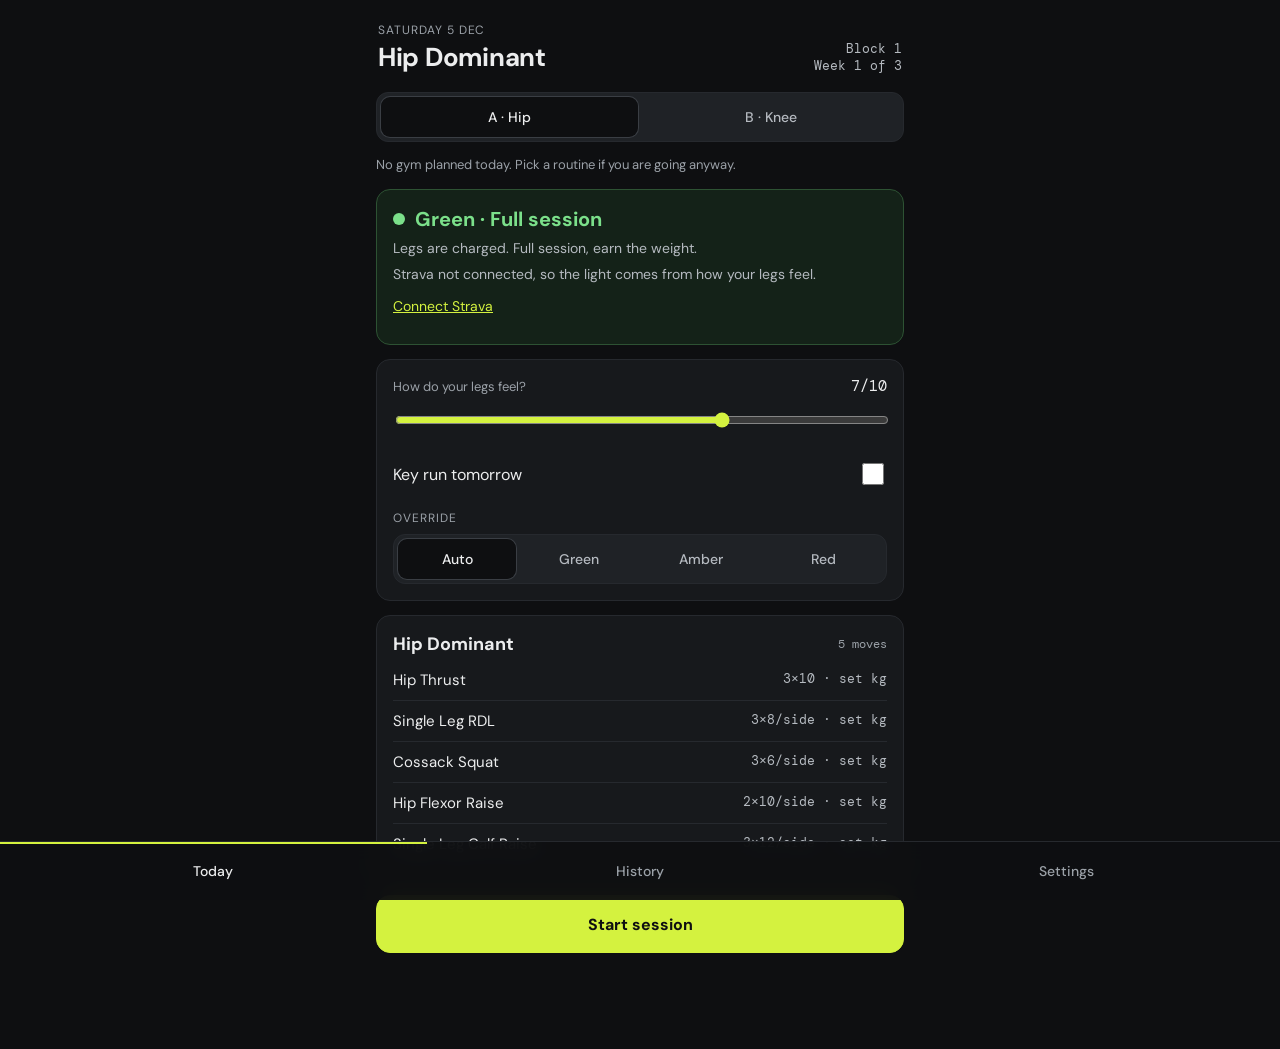
==== index.html @ 0e4ddcf8 "Add files via upload" ====
<!doctype html>
<html lang="en">
<head>
<meta charset="utf-8">
<meta name="viewport" content="width=device-width, initial-scale=1, viewport-fit=cover">
<meta name="theme-color" content="#0E0F11">
<meta name="apple-mobile-web-app-capable" content="yes">
<meta name="apple-mobile-web-app-status-bar-style" content="black-translucent">
<meta name="apple-mobile-web-app-title" content="Charge">
<title>Charge</title>
<link rel="manifest" href="manifest.webmanifest">
<link rel="icon" href="icon.svg" type="image/svg+xml">
<link rel="apple-touch-icon" href="icon-180.png">
<link rel="preconnect" href="https://fonts.googleapis.com">
<link rel="preconnect" href="https://fonts.gstatic.com" crossorigin>
<link href="https://fonts.googleapis.com/css2?family=DM+Mono:wght@400;500&family=DM+Sans:wght@400;500;700&display=swap" rel="stylesheet">
<link rel="stylesheet" href="styles.css">
</head>
<body>
<div id="app" aria-live="polite"></div>
<nav id="nav" class="nav" aria-label="Main">
  <button data-go="today" class="nav-btn">Today</button>
  <button data-go="history" class="nav-btn">History</button>
  <button data-go="settings" class="nav-btn">Settings</button>
</nav>
<script src="routines.js"></script>
<script src="engine.js"></script>
<script src="app.js"></script>
</body>
</html>
---- styles.css ----
:root {
  --bg: #0E0F11;
  --surface: #17191C;
  --surface-2: #1F2226;
  --line: #26292E;
  --line-2: #3A3E44;
  --text: #ECEDEE;
  --muted: #9BA1A8;
  --soft: #B5BAC0;
  --accent: #D4F23F;
  --accent-ink: #0E0F11;
  --green: #7BE08A;
  --amber: #F2A33A;
  --red: #FF6B5E;
  --mono: 'DM Mono', ui-monospace, monospace;
  --sans: 'DM Sans', system-ui, sans-serif;
  --safe-b: env(safe-area-inset-bottom, 0px);
  --safe-t: env(safe-area-inset-top, 0px);
}

* { box-sizing: border-box; }
html, body { margin: 0; background: var(--bg); color: var(--text); font-family: var(--sans); -webkit-text-size-adjust: 100%; }
body { min-height: 100dvh; padding-top: var(--safe-t); }
button, input, select { font: inherit; color: inherit; }
button { cursor: pointer; -webkit-tap-highlight-color: transparent; }
a { color: var(--accent); }
.mono { font-family: var(--mono); }
.muted { color: var(--muted); }
.soft { color: var(--soft); }
.hidden { display: none !important; }

#app { padding: 16px 16px calc(96px + var(--safe-b)); max-width: 560px; margin: 0 auto; }
body.in-session #app { padding-bottom: calc(150px + var(--safe-b)); }
body.in-session .nav { display: none; }

/* Nav */
.nav { position: fixed; left: 0; right: 0; bottom: 0; display: flex; background: rgba(14,15,17,0.94); backdrop-filter: blur(10px); border-top: 1px solid var(--line); padding-bottom: var(--safe-b); z-index: 10; }
.nav-btn { flex: 1; height: 58px; background: none; border: 0; color: var(--muted); font-size: 14px; font-weight: 500; }
.nav-btn[aria-current="page"] { color: var(--text); box-shadow: inset 0 2px 0 var(--accent); }

/* Type */
.eyebrow { font-size: 12px; letter-spacing: 0.08em; text-transform: uppercase; color: var(--muted); }
h1 { font-size: 26px; margin: 2px 0 0; font-weight: 700; letter-spacing: -0.01em; }
h2 { font-size: 18px; margin: 0; font-weight: 700; }
p { margin: 0; line-height: 1.45; }

/* Blocks */
.stack { display: flex; flex-direction: column; gap: 14px; }
.row { display: flex; align-items: center; gap: 10px; }
.between { justify-content: space-between; }
.card { background: var(--surface); border: 1px solid var(--line); border-radius: 14px; padding: 16px; }
.head { display: flex; justify-content: space-between; align-items: flex-end; padding: 6px 2px 4px; }

/* Buttons */
.btn { height: 48px; padding: 0 18px; border-radius: 12px; border: 1px solid var(--line-2); background: var(--surface); font-size: 15px; font-weight: 500; }
.btn-sm { height: 44px; padding: 0 14px; font-size: 14px; }
.btn-primary { background: var(--accent); color: var(--accent-ink); border-color: var(--accent); font-weight: 700; }
.btn-ghost { background: transparent; }
.btn-danger { color: var(--red); border-color: #5A2A26; background: transparent; }
.btn-block { width: 100%; }
.btn-big { height: 58px; border-radius: 14px; font-size: 16px; }
.link { background: none; border: 0; padding: 0; color: var(--accent); text-decoration: underline; font-size: inherit; min-height: 44px; }

/* Segmented */
.seg { display: grid; grid-auto-flow: column; grid-auto-columns: 1fr; gap: 4px; background: var(--surface-2); border: 1px solid var(--line); border-radius: 12px; padding: 4px; }
.seg button { height: 40px; border: 0; border-radius: 9px; background: transparent; color: var(--soft); font-size: 14px; font-weight: 500; }
.seg button[aria-pressed="true"] { background: var(--bg); color: var(--text); box-shadow: 0 0 0 1px var(--line-2); }

/* Light */
.light { border-radius: 14px; padding: 16px; border: 1px solid; }
.light.green { background: #142218; border-color: #2D5233; }
.light.amber { background: #2A1F0E; border-color: #5A4219; }
.light.red { background: #2B1513; border-color: #6A2C26; }
.light-label { display: flex; align-items: center; gap: 10px; font-weight: 700; font-size: 20px; }
.dot { width: 12px; height: 12px; border-radius: 50%; flex: none; }
.dot.green { background: var(--green); } .dot.amber { background: var(--amber); } .dot.red { background: var(--red); }
.light.green .light-label { color: var(--green); }
.light.amber .light-label { color: #F7C680; }
.light.red .light-label { color: #FF9C92; }
.light p { color: var(--soft); margin-top: 6px; font-size: 14px; }
.acts { margin: 12px 0 0; padding: 0; list-style: none; display: flex; flex-direction: column; gap: 8px; border-top: 1px solid rgba(255,255,255,0.08); padding-top: 12px; }
.acts li { display: flex; justify-content: space-between; gap: 10px; font-size: 13px; }
.acts .name { color: var(--text); overflow: hidden; text-overflow: ellipsis; white-space: nowrap; }
.acts .meta { color: var(--muted); font-family: var(--mono); font-size: 12px; }
.pts { font-family: var(--mono); color: var(--text); flex: none; }

/* Inputs */
label.field { display: flex; flex-direction: column; gap: 6px; font-size: 13px; color: var(--muted); }
.input { height: 46px; border-radius: 10px; border: 1px solid var(--line-2); background: var(--bg); padding: 0 12px; font-size: 16px; color: var(--text); width: 100%; }
input[type="range"] { width: 100%; accent-color: var(--accent); height: 32px; }
.toggle { display: flex; align-items: center; justify-content: space-between; gap: 12px; min-height: 44px; }
.toggle input { width: 22px; height: 22px; accent-color: var(--accent); }

/* Plan preview */
.plan { list-style: none; margin: 0; padding: 0; }
.plan li { display: flex; justify-content: space-between; gap: 10px; padding: 10px 0; border-bottom: 1px solid var(--line); font-size: 15px; }
.plan li:last-child { border-bottom: 0; }
.plan .rx { font-family: var(--mono); color: var(--soft); font-size: 13px; flex: none; }

/* Session */
.s-head { display: flex; justify-content: space-between; align-items: center; padding: 4px 2px 12px; border-bottom: 1px solid var(--line); margin: 0 -16px; padding-left: 18px; padding-right: 16px; }
.clock { font-family: var(--mono); font-size: 22px; font-weight: 500; }
.ex { background: var(--surface); border: 1px solid var(--line); border-radius: 14px; }
.ex.done-ex { opacity: 0.7; }
.ex-top { width: 100%; display: flex; justify-content: space-between; align-items: center; gap: 10px; padding: 14px 16px; background: none; border: 0; text-align: left; min-height: 56px; }
.ex-top h2 { font-size: 17px; }
.ex.open .ex-top h2 { font-size: 20px; }
.ex-body { padding: 0 16px 16px; display: flex; flex-direction: column; gap: 12px; }
.grid { display: grid; grid-template-columns: 30px minmax(0, 0.9fr) minmax(0, 1fr) minmax(0, 0.8fr) 44px; column-gap: 8px; row-gap: 8px; align-items: center; font-family: var(--mono); font-size: 14px; }
.grid .h { font-size: 11px; color: var(--muted); }
.grid input { height: 40px; border-radius: 8px; border: 1px solid var(--line-2); background: var(--bg); text-align: center; font-family: var(--mono); font-size: 15px; width: 100%; padding: 0; }
.grid .done input { border-color: transparent; background: transparent; color: var(--muted); }
.setno { text-align: center; color: var(--muted); }
.setno.now { background: var(--accent); color: var(--accent-ink); border-radius: 6px; padding: 4px 0; font-weight: 500; }
.chk { width: 44px; height: 44px; border-radius: 10px; border: 1.5px solid var(--line-2); background: transparent; display: flex; align-items: center; justify-content: center; }
.chk.on { background: #2B3320; border-color: #2B3320; }
.chk.next { border-color: var(--accent); }
.note { font-size: 13px; color: var(--soft); border-top: 1px solid var(--line); padding-top: 12px; line-height: 1.45; }
.rpe { display: flex; flex-direction: column; gap: 8px; }
.rpe .seg button { font-family: var(--mono); }

.s-foot { position: fixed; left: 0; right: 0; bottom: 0; background: rgba(14,15,17,0.96); backdrop-filter: blur(10px); border-top: 1px solid var(--line); padding: 10px 16px calc(14px + var(--safe-b)); z-index: 10; display: flex; flex-direction: column; gap: 10px; }
.s-foot .inner { max-width: 560px; margin: 0 auto; width: 100%; display: flex; flex-direction: column; gap: 10px; }
.rest { display: flex; align-items: center; gap: 12px; }
.bar { flex: 1; height: 6px; border-radius: 3px; background: var(--line); overflow: hidden; }
.bar > div { height: 6px; background: var(--accent); transition: width 0.25s linear; }
.rest .t { font-family: var(--mono); font-size: 16px; font-weight: 500; min-width: 44px; text-align: right; }
.rest.over .bar > div { background: var(--green); }
.go { display: flex; flex-direction: column; align-items: center; justify-content: center; gap: 1px; }
.go small { font-family: var(--mono); font-size: 12px; font-weight: 500; }

/* History */
details.hist { background: var(--surface); border: 1px solid var(--line); border-radius: 14px; }
details.hist summary { list-style: none; padding: 14px 16px; display: flex; justify-content: space-between; align-items: center; gap: 10px; cursor: pointer; min-height: 56px; }
details.hist summary::-webkit-details-marker { display: none; }
.hist-body { padding: 0 16px 16px; display: flex; flex-direction: column; gap: 10px; font-size: 14px; }
.hist-ex { display: flex; justify-content: space-between; gap: 10px; }
.hist-ex .mono { color: var(--soft); font-size: 12px; text-align: right; }

.empty { text-align: center; padding: 48px 16px; color: var(--muted); }
.toast { position: fixed; left: 50%; top: calc(16px + var(--safe-t)); transform: translateX(-50%); background: var(--surface-2); border: 1px solid var(--line-2); padding: 10px 16px; border-radius: 10px; font-size: 14px; z-index: 20; max-width: calc(100% - 32px); }
code { font-family: var(--mono); font-size: 13px; background: var(--surface-2); padding: 1px 6px; border-radius: 5px; word-break: break-all; }
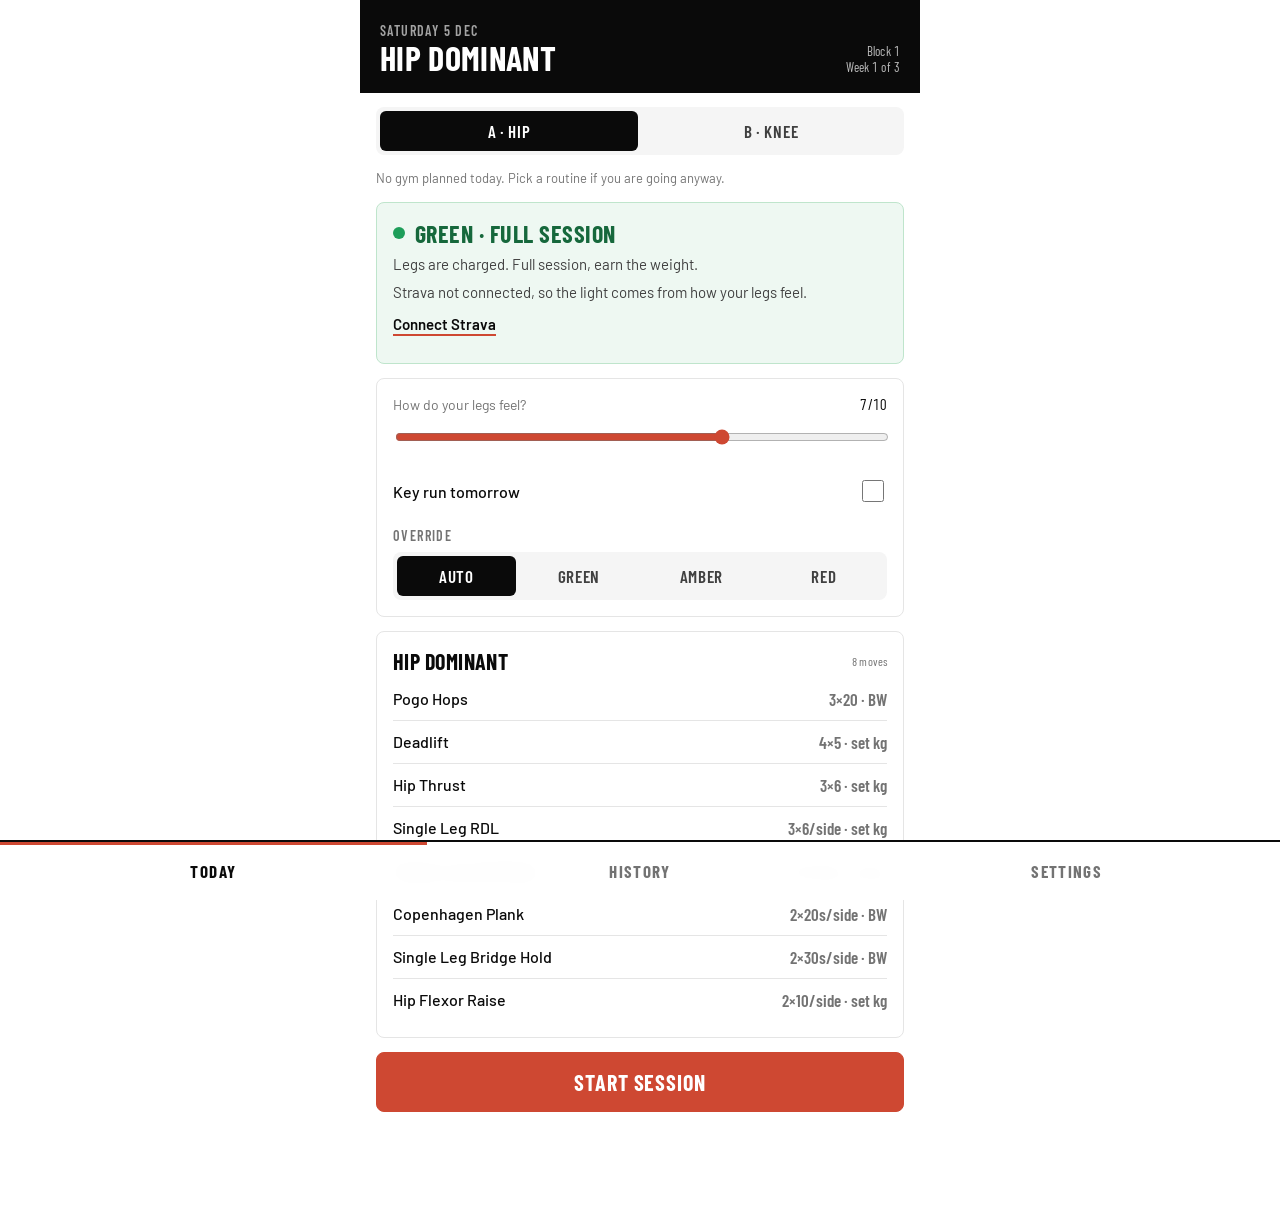
==== commit 61f860a5: "Add files via upload" ====
--- a/index.html
+++ b/index.html
@@ -3,7 +3,7 @@
 <head>
 <meta charset="utf-8">
 <meta name="viewport" content="width=device-width, initial-scale=1, viewport-fit=cover">
-<meta name="theme-color" content="#0E0F11">
+<meta name="theme-color" content="#0A0A0A">
 <meta name="apple-mobile-web-app-capable" content="yes">
 <meta name="apple-mobile-web-app-status-bar-style" content="black-translucent">
 <meta name="apple-mobile-web-app-title" content="Charge">
@@ -13,7 +13,7 @@
 <link rel="apple-touch-icon" href="icon-180.png">
 <link rel="preconnect" href="https://fonts.googleapis.com">
 <link rel="preconnect" href="https://fonts.gstatic.com" crossorigin>
-<link href="https://fonts.googleapis.com/css2?family=DM+Mono:wght@400;500&family=DM+Sans:wght@400;500;700&display=swap" rel="stylesheet">
+<link href="https://fonts.googleapis.com/css2?family=Barlow+Condensed:wght@500;600;700&family=Barlow:wght@400;500;600;700&display=swap" rel="stylesheet">
 <link rel="stylesheet" href="styles.css">
 </head>
 <body>
--- a/styles.css
+++ b/styles.css
@@ -1,19 +1,23 @@
+/* Charge: Track style. Black and white, one accent. */
 :root {
-  --bg: #0E0F11;
-  --surface: #17191C;
-  --surface-2: #1F2226;
-  --line: #26292E;
-  --line-2: #3A3E44;
-  --text: #ECEDEE;
-  --muted: #9BA1A8;
-  --soft: #B5BAC0;
-  --accent: #D4F23F;
-  --accent-ink: #0E0F11;
-  --green: #7BE08A;
-  --amber: #F2A33A;
-  --red: #FF6B5E;
-  --mono: 'DM Mono', ui-monospace, monospace;
-  --sans: 'DM Sans', system-ui, sans-serif;
+  --bg: #FFFFFF;
+  --surface: #FFFFFF;
+  --surface-2: #F5F5F5;
+  --ink: #0A0A0A;
+  --line: #E5E5E5;
+  --line-2: #D4D4D4;
+  --text: #0A0A0A;
+  --muted: #737373;
+  --soft: #404040;
+  --accent: #CE4832;
+  --accent-ink: #FFFFFF;
+  --green: #1E9E5A;
+  --amber: #E39A1C;
+  --red: #D23B2B;
+  --red-ink: #B42318;
+  --amber-ink: #9A5B0B;
+  --mono: 'Barlow Condensed', 'Arial Narrow', sans-serif;
+  --sans: 'Barlow', system-ui, sans-serif;
   --safe-b: env(safe-area-inset-bottom, 0px);
   --safe-t: env(safe-area-inset-top, 0px);
 }
@@ -23,120 +27,156 @@
 body { min-height: 100dvh; padding-top: var(--safe-t); }
 button, input, select { font: inherit; color: inherit; }
 button { cursor: pointer; -webkit-tap-highlight-color: transparent; }
-a { color: var(--accent); }
-.mono { font-family: var(--mono); }
+a { color: var(--text); text-decoration-color: var(--accent); text-underline-offset: 3px; }
+.mono { font-family: var(--mono); font-variant-numeric: tabular-nums; letter-spacing: 0.01em; }
 .muted { color: var(--muted); }
 .soft { color: var(--soft); }
 .hidden { display: none !important; }
 
 #app { padding: 16px 16px calc(96px + var(--safe-b)); max-width: 560px; margin: 0 auto; }
-body.in-session #app { padding-bottom: calc(150px + var(--safe-b)); }
+body.in-session #app { padding-bottom: calc(160px + var(--safe-b)); }
 body.in-session .nav { display: none; }
 
 /* Nav */
-.nav { position: fixed; left: 0; right: 0; bottom: 0; display: flex; background: rgba(14,15,17,0.94); backdrop-filter: blur(10px); border-top: 1px solid var(--line); padding-bottom: var(--safe-b); z-index: 10; }
-.nav-btn { flex: 1; height: 58px; background: none; border: 0; color: var(--muted); font-size: 14px; font-weight: 500; }
-.nav-btn[aria-current="page"] { color: var(--text); box-shadow: inset 0 2px 0 var(--accent); }
+.nav { position: fixed; left: 0; right: 0; bottom: 0; display: flex; background: rgba(255,255,255,0.96); backdrop-filter: blur(10px); border-top: 2px solid var(--ink); padding-bottom: var(--safe-b); z-index: 10; }
+.nav-btn { flex: 1; height: 58px; background: none; border: 0; color: var(--muted); font-family: var(--mono); font-size: 17px; font-weight: 700; letter-spacing: 0.08em; text-transform: uppercase; }
+.nav-btn[aria-current="page"] { color: var(--text); box-shadow: inset 0 3px 0 var(--accent); }
 
 /* Type */
-.eyebrow { font-size: 12px; letter-spacing: 0.08em; text-transform: uppercase; color: var(--muted); }
-h1 { font-size: 26px; margin: 2px 0 0; font-weight: 700; letter-spacing: -0.01em; }
-h2 { font-size: 18px; margin: 0; font-weight: 700; }
+.eyebrow { font-family: var(--mono); font-size: 14px; font-weight: 600; letter-spacing: 0.1em; text-transform: uppercase; color: var(--muted); }
+h1 { font-family: var(--mono); font-size: 34px; margin: 2px 0 0; font-weight: 700; text-transform: uppercase; letter-spacing: 0.01em; line-height: 1; }
+h2 { font-family: var(--mono); font-size: 22px; margin: 0; font-weight: 700; text-transform: uppercase; letter-spacing: 0.02em; }
 p { margin: 0; line-height: 1.45; }
 
 /* Blocks */
 .stack { display: flex; flex-direction: column; gap: 14px; }
 .row { display: flex; align-items: center; gap: 10px; }
 .between { justify-content: space-between; }
-.card { background: var(--surface); border: 1px solid var(--line); border-radius: 14px; padding: 16px; }
-.head { display: flex; justify-content: space-between; align-items: flex-end; padding: 6px 2px 4px; }
+.card { background: var(--surface); border: 1px solid var(--line); border-radius: 8px; padding: 16px; }
+
+/* Black page header band (Today, History, Settings) */
+.head { display: flex; justify-content: space-between; align-items: flex-end; background: var(--ink); color: #FFFFFF; margin: calc(-16px - var(--safe-t)) -16px 0; padding: calc(22px + var(--safe-t)) 20px 18px; }
+.head .eyebrow { color: #A3A3A3; }
+.head .soft, .head .muted { color: #BDBDBD; }
 
 /* Buttons */
-.btn { height: 48px; padding: 0 18px; border-radius: 12px; border: 1px solid var(--line-2); background: var(--surface); font-size: 15px; font-weight: 500; }
+.btn { height: 48px; padding: 0 18px; border-radius: 8px; border: 1px solid var(--line-2); background: var(--surface); font-size: 15px; font-weight: 600; }
 .btn-sm { height: 44px; padding: 0 14px; font-size: 14px; }
 .btn-primary { background: var(--accent); color: var(--accent-ink); border-color: var(--accent); font-weight: 700; }
 .btn-ghost { background: transparent; }
-.btn-danger { color: var(--red); border-color: #5A2A26; background: transparent; }
+.btn-danger { color: var(--red-ink); border-color: #F0C2BC; background: transparent; }
 .btn-block { width: 100%; }
-.btn-big { height: 58px; border-radius: 14px; font-size: 16px; }
-.link { background: none; border: 0; padding: 0; color: var(--accent); text-decoration: underline; font-size: inherit; min-height: 44px; }
+.btn-big { height: 60px; border-radius: 8px; font-family: var(--mono); font-size: 22px; font-weight: 700; letter-spacing: 0.04em; text-transform: uppercase; }
+.btn:disabled { color: var(--muted); background: var(--surface-2); border-color: var(--line); }
+.link { background: none; border: 0; padding: 0; color: var(--text); text-decoration: underline; text-decoration-color: var(--accent); text-decoration-thickness: 2px; text-underline-offset: 4px; font-size: inherit; font-weight: 600; min-height: 44px; }
 
 /* Segmented */
-.seg { display: grid; grid-auto-flow: column; grid-auto-columns: 1fr; gap: 4px; background: var(--surface-2); border: 1px solid var(--line); border-radius: 12px; padding: 4px; }
-.seg button { height: 40px; border: 0; border-radius: 9px; background: transparent; color: var(--soft); font-size: 14px; font-weight: 500; }
-.seg button[aria-pressed="true"] { background: var(--bg); color: var(--text); box-shadow: 0 0 0 1px var(--line-2); }
+.seg { display: grid; grid-auto-flow: column; grid-auto-columns: 1fr; gap: 4px; background: var(--surface-2); border-radius: 8px; padding: 4px; }
+.seg button { height: 40px; border: 0; border-radius: 6px; background: transparent; color: var(--soft); font-family: var(--mono); font-size: 17px; font-weight: 600; letter-spacing: 0.04em; text-transform: uppercase; }
+.seg button[aria-pressed="true"] { background: var(--ink); color: #FFFFFF; }
 
 /* Light */
-.light { border-radius: 14px; padding: 16px; border: 1px solid; }
-.light.green { background: #142218; border-color: #2D5233; }
-.light.amber { background: #2A1F0E; border-color: #5A4219; }
-.light.red { background: #2B1513; border-color: #6A2C26; }
-.light-label { display: flex; align-items: center; gap: 10px; font-weight: 700; font-size: 20px; }
+.light { border-radius: 8px; padding: 16px; border: 1px solid; }
+.light.green { background: #EEF8F2; border-color: #BFE5CC; }
+.light.amber { background: #FDF4E6; border-color: #F1D3A2; }
+.light.red { background: #FCEDEB; border-color: #F0C2BC; }
+.light-label { display: flex; align-items: center; gap: 10px; font-family: var(--mono); font-weight: 700; font-size: 24px; text-transform: uppercase; letter-spacing: 0.02em; }
 .dot { width: 12px; height: 12px; border-radius: 50%; flex: none; }
 .dot.green { background: var(--green); } .dot.amber { background: var(--amber); } .dot.red { background: var(--red); }
-.light.green .light-label { color: var(--green); }
-.light.amber .light-label { color: #F7C680; }
-.light.red .light-label { color: #FF9C92; }
-.light p { color: var(--soft); margin-top: 6px; font-size: 14px; }
-.acts { margin: 12px 0 0; padding: 0; list-style: none; display: flex; flex-direction: column; gap: 8px; border-top: 1px solid rgba(255,255,255,0.08); padding-top: 12px; }
-.acts li { display: flex; justify-content: space-between; gap: 10px; font-size: 13px; }
-.acts .name { color: var(--text); overflow: hidden; text-overflow: ellipsis; white-space: nowrap; }
-.acts .meta { color: var(--muted); font-family: var(--mono); font-size: 12px; }
-.pts { font-family: var(--mono); color: var(--text); flex: none; }
+.light.green .light-label { color: #16683C; }
+.light.amber .light-label { color: var(--amber-ink); }
+.light.red .light-label { color: var(--red-ink); }
+.light p { color: var(--soft); margin-top: 6px; font-size: 15px; }
+.acts { margin: 12px 0 0; padding: 0; list-style: none; display: flex; flex-direction: column; gap: 8px; border-top: 1px solid rgba(0,0,0,0.08); padding-top: 12px; }
+.acts li { display: flex; justify-content: space-between; gap: 10px; font-size: 14px; }
+.acts .name { color: var(--text); font-weight: 600; overflow: hidden; text-overflow: ellipsis; white-space: nowrap; }
+.acts .meta { color: var(--muted); font-family: var(--mono); font-size: 15px; }
+.pts { font-family: var(--mono); font-size: 18px; font-weight: 700; color: var(--text); flex: none; }
 
 /* Inputs */
-label.field { display: flex; flex-direction: column; gap: 6px; font-size: 13px; color: var(--muted); }
-.input { height: 46px; border-radius: 10px; border: 1px solid var(--line-2); background: var(--bg); padding: 0 12px; font-size: 16px; color: var(--text); width: 100%; }
+label.field { display: flex; flex-direction: column; gap: 6px; font-size: 14px; color: var(--muted); }
+.input { height: 46px; border-radius: 8px; border: 1px solid var(--line-2); background: var(--bg); padding: 0 12px; font-size: 16px; color: var(--text); width: 100%; }
 input[type="range"] { width: 100%; accent-color: var(--accent); height: 32px; }
-.toggle { display: flex; align-items: center; justify-content: space-between; gap: 12px; min-height: 44px; }
+.toggle { display: flex; align-items: center; justify-content: space-between; gap: 12px; min-height: 44px; font-weight: 500; }
 .toggle input { width: 22px; height: 22px; accent-color: var(--accent); }
 
 /* Plan preview */
 .plan { list-style: none; margin: 0; padding: 0; }
-.plan li { display: flex; justify-content: space-between; gap: 10px; padding: 10px 0; border-bottom: 1px solid var(--line); font-size: 15px; }
+.plan li { display: flex; justify-content: space-between; gap: 10px; padding: 11px 0; border-bottom: 1px solid var(--line); font-size: 16px; font-weight: 500; }
 .plan li:last-child { border-bottom: 0; }
-.plan .rx { font-family: var(--mono); color: var(--soft); font-size: 13px; flex: none; }
+.plan .rx { font-family: var(--mono); color: var(--muted); font-size: 17px; font-weight: 600; flex: none; }
 
-/* Session */
-.s-head { display: flex; justify-content: space-between; align-items: center; padding: 4px 2px 12px; border-bottom: 1px solid var(--line); margin: 0 -16px; padding-left: 18px; padding-right: 16px; }
-.clock { font-family: var(--mono); font-size: 22px; font-weight: 500; }
-.ex { background: var(--surface); border: 1px solid var(--line); border-radius: 14px; }
-.ex.done-ex { opacity: 0.7; }
-.ex-top { width: 100%; display: flex; justify-content: space-between; align-items: center; gap: 10px; padding: 14px 16px; background: none; border: 0; text-align: left; min-height: 56px; }
-.ex-top h2 { font-size: 17px; }
-.ex.open .ex-top h2 { font-size: 20px; }
+/* Session header band */
+.s-head { display: flex; justify-content: space-between; align-items: flex-end; background: var(--ink); color: #FFFFFF; margin: calc(-16px - var(--safe-t)) -16px 0; padding: calc(22px + var(--safe-t)) 20px 18px; }
+.s-head .eyebrow { color: #A3A3A3; }
+.s-head .btn { background: transparent; border: 2px solid #FFFFFF; color: #FFFFFF; font-family: var(--mono); font-size: 17px; font-weight: 700; letter-spacing: 0.06em; text-transform: uppercase; }
+.s-head .btn-ghost { border-color: transparent; color: #BDBDBD; }
+.clock { font-family: var(--mono); font-size: 40px; font-weight: 700; line-height: 1; font-variant-numeric: tabular-nums; }
+
+/* Exercises */
+.ex { background: var(--surface); border: 1px solid var(--line); border-radius: 8px; }
+.ex.open { border: 2px solid var(--ink); }
+.ex.done-ex { opacity: 0.6; }
+.ex-top { width: 100%; display: flex; justify-content: space-between; align-items: center; gap: 10px; padding: 14px 16px; background: none; border: 0; text-align: left; min-height: 56px; color: var(--text); }
+.ex-top h2 { font-size: 21px; }
+.ex.open .ex-top h2 { font-size: 32px; line-height: 1; }
+.ex-top .mono { font-size: 17px !important; color: var(--muted); }
 .ex-body { padding: 0 16px 16px; display: flex; flex-direction: column; gap: 12px; }
-.grid { display: grid; grid-template-columns: 30px minmax(0, 0.9fr) minmax(0, 1fr) minmax(0, 0.8fr) 44px; column-gap: 8px; row-gap: 8px; align-items: center; font-family: var(--mono); font-size: 14px; }
-.grid .h { font-size: 11px; color: var(--muted); }
-.grid input { height: 40px; border-radius: 8px; border: 1px solid var(--line-2); background: var(--bg); text-align: center; font-family: var(--mono); font-size: 15px; width: 100%; padding: 0; }
-.grid .done input { border-color: transparent; background: transparent; color: var(--muted); }
-.setno { text-align: center; color: var(--muted); }
-.setno.now { background: var(--accent); color: var(--accent-ink); border-radius: 6px; padding: 4px 0; font-weight: 500; }
-.chk { width: 44px; height: 44px; border-radius: 10px; border: 1.5px solid var(--line-2); background: transparent; display: flex; align-items: center; justify-content: center; }
-.chk.on { background: #2B3320; border-color: #2B3320; }
-.chk.next { border-color: var(--accent); }
-.note { font-size: 13px; color: var(--soft); border-top: 1px solid var(--line); padding-top: 12px; line-height: 1.45; }
+.grid { display: grid; grid-template-columns: 32px minmax(0, 0.9fr) minmax(0, 1fr) minmax(0, 0.8fr) 44px; column-gap: 8px; row-gap: 8px; align-items: center; font-family: var(--mono); font-size: 20px; font-weight: 600; }
+.grid .h { font-size: 13px; color: var(--muted); letter-spacing: 0.08em; }
+.grid input { height: 44px; border-radius: 6px; border: 1px solid var(--line-2); background: var(--bg); text-align: center; font-family: var(--mono); font-size: 22px; font-weight: 600; width: 100%; padding: 0; }
+.grid input:focus { outline: 2px solid var(--accent); outline-offset: -1px; }
+.grid .done input { border-color: transparent; background: transparent; color: #A3A3A3; }
+.setno { text-align: center; color: #A3A3A3; }
+.setno.now { background: var(--accent); color: #FFFFFF; border-radius: 4px; padding: 2px 0; }
+.chk { width: 44px; height: 44px; border-radius: 6px; border: 2px solid var(--line-2); background: transparent; display: flex; align-items: center; justify-content: center; color: #FFFFFF; }
+.chk.on { background: var(--ink); border-color: var(--ink); }
+.chk.next { border: 2.5px solid var(--accent); }
+.ex-top svg { color: var(--text); }
+.note { font-size: 15px; color: var(--soft); border-top: 1px solid var(--line); padding-top: 12px; line-height: 1.45; }
 .rpe { display: flex; flex-direction: column; gap: 8px; }
-.rpe .seg button { font-family: var(--mono); }
 
-.s-foot { position: fixed; left: 0; right: 0; bottom: 0; background: rgba(14,15,17,0.96); backdrop-filter: blur(10px); border-top: 1px solid var(--line); padding: 10px 16px calc(14px + var(--safe-b)); z-index: 10; display: flex; flex-direction: column; gap: 10px; }
+/* Session footer */
+.s-foot { position: fixed; left: 0; right: 0; bottom: 0; background: rgba(255,255,255,0.97); backdrop-filter: blur(10px); border-top: 2px solid var(--ink); padding: 12px 16px calc(16px + var(--safe-b)); z-index: 10; }
 .s-foot .inner { max-width: 560px; margin: 0 auto; width: 100%; display: flex; flex-direction: column; gap: 10px; }
 .rest { display: flex; align-items: center; gap: 12px; }
-.bar { flex: 1; height: 6px; border-radius: 3px; background: var(--line); overflow: hidden; }
-.bar > div { height: 6px; background: var(--accent); transition: width 0.25s linear; }
-.rest .t { font-family: var(--mono); font-size: 16px; font-weight: 500; min-width: 44px; text-align: right; }
+.rest .eyebrow { font-weight: 700; }
+.bar { flex: 1; height: 8px; border-radius: 4px; background: var(--line); overflow: hidden; }
+.bar > div { height: 8px; background: var(--accent); transition: width 0.25s linear; }
+.rest .t { font-family: var(--mono); font-size: 28px; font-weight: 700; min-width: 52px; text-align: right; font-variant-numeric: tabular-nums; }
+.rest .btn-sm { font-family: var(--mono); font-size: 17px; font-weight: 700; }
 .rest.over .bar > div { background: var(--green); }
-.go { display: flex; flex-direction: column; align-items: center; justify-content: center; gap: 1px; }
-.go small { font-family: var(--mono); font-size: 12px; font-weight: 500; }
+.go { display: flex; flex-direction: column; align-items: center; justify-content: center; gap: 0; }
+.go small { font-family: var(--mono); font-size: 15px; font-weight: 600; letter-spacing: 0.04em; opacity: 0.9; }
 
 /* History */
-details.hist { background: var(--surface); border: 1px solid var(--line); border-radius: 14px; }
+details.hist { background: var(--surface); border: 1px solid var(--line); border-radius: 8px; }
+details.hist[open] { border: 2px solid var(--ink); }
 details.hist summary { list-style: none; padding: 14px 16px; display: flex; justify-content: space-between; align-items: center; gap: 10px; cursor: pointer; min-height: 56px; }
+details.hist summary strong { font-family: var(--mono); font-size: 20px; text-transform: uppercase; letter-spacing: 0.02em; }
 details.hist summary::-webkit-details-marker { display: none; }
-.hist-body { padding: 0 16px 16px; display: flex; flex-direction: column; gap: 10px; font-size: 14px; }
+.hist-body { padding: 0 16px 16px; display: flex; flex-direction: column; gap: 10px; font-size: 15px; }
 .hist-ex { display: flex; justify-content: space-between; gap: 10px; }
-.hist-ex .mono { color: var(--soft); font-size: 12px; text-align: right; }
+.hist-ex .mono { color: var(--soft); font-size: 16px; text-align: right; }
 
 .empty { text-align: center; padding: 48px 16px; color: var(--muted); }
-.toast { position: fixed; left: 50%; top: calc(16px + var(--safe-t)); transform: translateX(-50%); background: var(--surface-2); border: 1px solid var(--line-2); padding: 10px 16px; border-radius: 10px; font-size: 14px; z-index: 20; max-width: calc(100% - 32px); }
-code { font-family: var(--mono); font-size: 13px; background: var(--surface-2); padding: 1px 6px; border-radius: 5px; word-break: break-all; }
+.toast { position: fixed; left: 50%; top: calc(16px + var(--safe-t)); transform: translateX(-50%); background: var(--ink); color: #FFFFFF; padding: 12px 18px; border-radius: 8px; font-size: 15px; font-weight: 500; z-index: 40; max-width: calc(100% - 32px); }
+code { font-family: ui-monospace, monospace; font-size: 13px; background: var(--surface-2); padding: 1px 6px; border-radius: 4px; word-break: break-all; }
+
+/* Swap */
+.swap-list { display: flex; flex-direction: column; gap: 8px; }
+.swap-opt { display: flex; justify-content: space-between; align-items: center; gap: 10px; min-height: 52px; padding: 10px 14px; border-radius: 8px; border: 1px solid var(--line-2); background: var(--bg); text-align: left; font-size: 16px; font-weight: 600; }
+.swap-opt .mono { font-size: 16px !important; }
+.swap-opt:active { border-color: var(--accent); }
+
+/* RPE sheet */
+.sheet-back { position: fixed; inset: 0; background: rgba(0,0,0,0.5); z-index: 30; }
+.sheet { position: fixed; left: 0; right: 0; bottom: 0; z-index: 31; background: var(--bg); border-top: 3px solid var(--accent); border-radius: 14px 14px 0 0; padding: 20px 16px calc(16px + var(--safe-b)); display: flex; flex-direction: column; gap: 14px; max-width: 560px; margin: 0 auto; animation: up 0.18s ease-out; }
+@keyframes up { from { transform: translateY(30px); opacity: 0; } to { transform: none; opacity: 1; } }
+.sheet h2 { font-size: 28px; }
+.rpe-grid { display: grid; grid-template-columns: repeat(5, minmax(0, 1fr)); gap: 6px; }
+.rpe-grid button { min-height: 88px; border-radius: 8px; border: 1px solid var(--line-2); background: var(--bg); display: flex; flex-direction: column; align-items: center; justify-content: center; gap: 2px; padding: 6px 2px; }
+.rpe-grid .mono { font-size: 30px; font-weight: 700; line-height: 1; }
+.rpe-grid span:not(.mono) { font-size: 13px; font-weight: 600; }
+.rpe-grid small { font-size: 12px; color: var(--muted); }
+.rpe-grid button:active, .rpe-grid button[aria-pressed="true"] { background: var(--ink); color: #FFFFFF; border-color: var(--ink); }
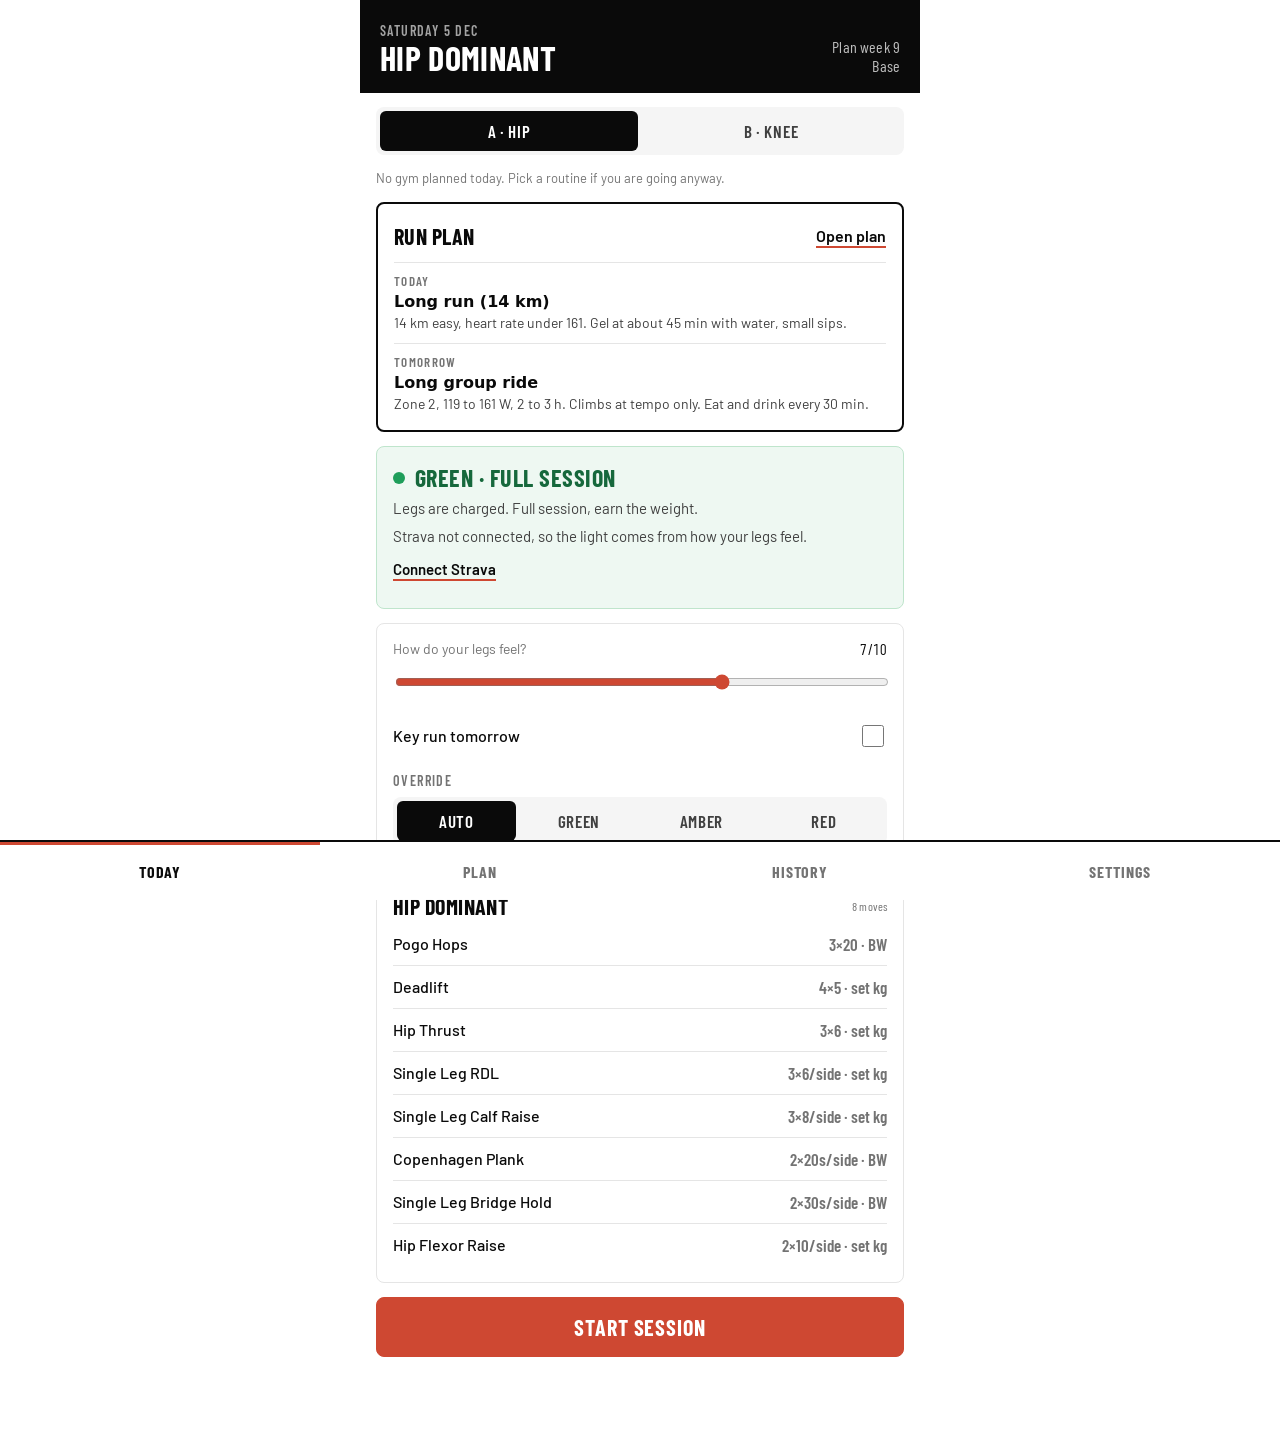
==== commit a4763dbc: "Add files via upload" ====
--- a/index.html
+++ b/index.html
@@ -14,17 +14,45 @@
 <link rel="preconnect" href="https://fonts.googleapis.com">
 <link rel="preconnect" href="https://fonts.gstatic.com" crossorigin>
 <link href="https://fonts.googleapis.com/css2?family=Barlow+Condensed:wght@500;600;700&family=Barlow:wght@400;500;600;700&display=swap" rel="stylesheet">
-<link rel="stylesheet" href="styles.css">
+<!-- Bump ?v= on every release so a phone can never mix old and new files. -->
+<link rel="stylesheet" href="styles.css?v=8">
+<script>
+  // Rescue screen: if the app has not drawn anything a few seconds after loading
+  // (a file failed to load, or crashed before it could show its own error), offer a fresh copy.
+  window.CHARGE_ERRORS = [];
+  window.addEventListener('error', function (e) { window.CHARGE_ERRORS.push((e.message || 'Load error') + (e.filename ? ' (' + e.filename.split('/').pop() + ')' : '')); }, true);
+  window.addEventListener('load', function () {
+    setTimeout(function () {
+      var app = document.getElementById('app');
+      if (app && !app.children.length) {
+        app.innerHTML = '<div style="padding:32px 4px;font-family:system-ui,sans-serif">' +
+          '<h1 style="font-size:28px;margin:0 0 12px">Charge didn\'t load</h1>' +
+          '<p style="margin:0 0 16px;line-height:1.45">Your sessions and settings are safe. Tap below to load a fresh copy of the app.</p>' +
+          '<button id="rescue" style="width:100%;height:58px;border:0;border-radius:8px;background:#CE4832;color:#fff;font-size:18px;font-weight:700">Reload fresh copy</button>' +
+          '<pre style="white-space:pre-wrap;font-size:12px;color:#737373;margin-top:16px">' + window.CHARGE_ERRORS.join('\n').replace(/</g, '&lt;') + '</pre></div>';
+        document.getElementById('rescue').onclick = function () {
+          var done = function () { location.replace(location.pathname + '?fresh=' + Date.now()); };
+          var jobs = [];
+          if (navigator.serviceWorker) jobs.push(navigator.serviceWorker.getRegistrations().then(function (rs) { return Promise.all(rs.map(function (r) { return r.unregister(); })); }));
+          if (window.caches) jobs.push(caches.keys().then(function (ks) { return Promise.all(ks.map(function (k) { return caches.delete(k); })); }));
+          Promise.all(jobs).then(done, done);
+        };
+      }
+    }, 2500);
+  });
+</script>
 </head>
 <body>
 <div id="app" aria-live="polite"></div>
 <nav id="nav" class="nav" aria-label="Main">
   <button data-go="today" class="nav-btn">Today</button>
+  <button data-go="plan" class="nav-btn">Plan</button>
   <button data-go="history" class="nav-btn">History</button>
   <button data-go="settings" class="nav-btn">Settings</button>
 </nav>
-<script src="routines.js"></script>
-<script src="engine.js"></script>
-<script src="app.js"></script>
+<script src="routines.js?v=8"></script>
+<script src="plan.js?v=8"></script>
+<script src="engine.js?v=8"></script>
+<script src="app.js?v=8"></script>
 </body>
 </html>
--- a/styles.css
+++ b/styles.css
@@ -180,3 +180,37 @@
 .rpe-grid span:not(.mono) { font-size: 13px; font-weight: 600; }
 .rpe-grid small { font-size: 12px; color: var(--muted); }
 .rpe-grid button:active, .rpe-grid button[aria-pressed="true"] { background: var(--ink); color: #FFFFFF; border-color: var(--ink); }
+
+/* Safety net */
+.crash { white-space: pre-wrap; word-break: break-word; font-family: ui-monospace, monospace; font-size: 12px; color: var(--muted); background: var(--surface-2); padding: 10px; border-radius: 6px; margin: 0; max-height: 220px; overflow: auto; }
+
+/* Plan */
+.nav-btn { font-size: 16px; letter-spacing: 0.06em; }
+.run-card { display: flex; flex-direction: column; gap: 10px; border: 2px solid var(--ink); }
+.run-card .link { min-height: 32px; }
+.run-row { display: flex; flex-direction: column; gap: 2px; border-top: 1px solid var(--line); padding-top: 10px; }
+.run-row .eyebrow { font-size: 13px; }
+.run-row strong { font-size: 16px; }
+.tiles { display: grid; grid-template-columns: repeat(3, minmax(0, 1fr)); gap: 8px; }
+.tile { border: 1px solid var(--line); border-radius: 8px; padding: 10px 12px; display: flex; flex-direction: column; gap: 2px; min-width: 0; }
+.tile span { font-size: 13px; color: var(--muted); }
+.tile b { font-size: 22px; font-weight: 700; white-space: nowrap; }
+.tag { display: inline-block; font-family: var(--mono); font-size: 13px; font-weight: 700; letter-spacing: 0.06em; text-transform: uppercase; padding: 1px 7px; border-radius: 4px; background: var(--surface-2); color: var(--soft); margin-left: 4px; vertical-align: 2px; }
+.tag.now { background: var(--accent); color: #FFFFFF; }
+.tag.gate { background: #FDF4E6; color: var(--amber-ink); }
+.tag.race { background: var(--ink); color: #FFFFFF; }
+.pdays { display: flex; flex-direction: column; }
+.pday { display: grid; grid-template-columns: 54px minmax(0, 1fr); gap: 10px; padding: 10px 0; border-top: 1px solid var(--line); }
+.pday-d { font-size: 18px; font-weight: 700; text-transform: uppercase; }
+.pday-d small { display: block; font-size: 13px; font-weight: 500; color: var(--muted); text-transform: none; }
+.pday strong { font-size: 15px; }
+.pday p { font-size: 14px; color: var(--soft); margin-top: 2px; }
+.pday.key .pday-d { color: var(--accent); }
+.pday.today { background: #FBEDEA; margin: 0 -10px; padding: 10px; border-radius: 6px; border-top-color: transparent; }
+.phase { display: flex; flex-direction: column; gap: 6px; }
+details.pweek { border: 1px solid var(--line); border-radius: 8px; }
+details.pweek.now { border: 2px solid var(--ink); }
+details.pweek summary { list-style: none; display: flex; justify-content: space-between; align-items: center; gap: 10px; padding: 12px 14px; cursor: pointer; min-height: 56px; }
+details.pweek summary::-webkit-details-marker { display: none; }
+details.pweek summary strong { font-family: var(--mono); font-size: 20px; text-transform: uppercase; }
+details.pweek .pdays { padding: 0 14px 8px; }
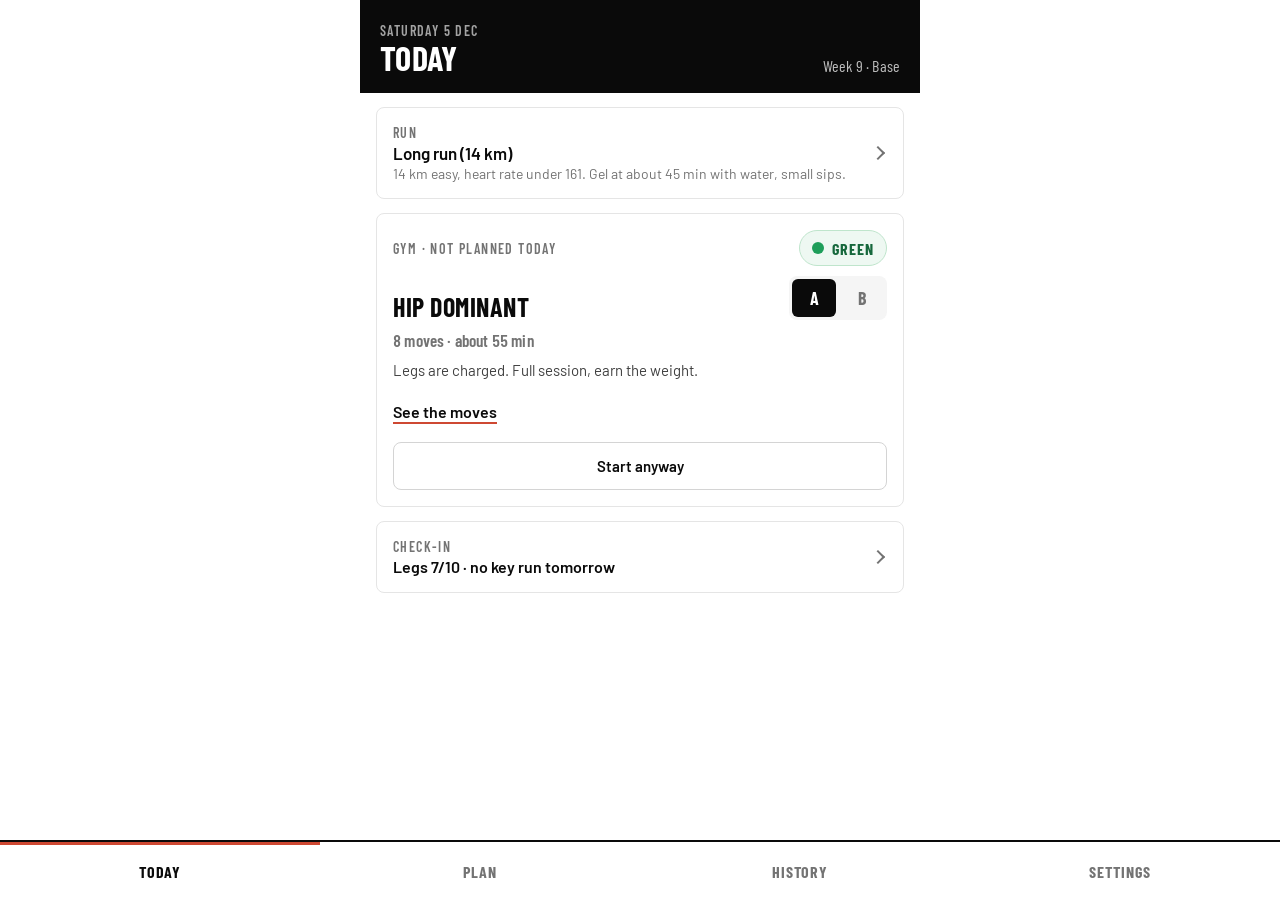
==== commit 93c1ace4: "Add files via upload" ====
--- a/index.html
+++ b/index.html
@@ -15,7 +15,7 @@
 <link rel="preconnect" href="https://fonts.gstatic.com" crossorigin>
 <link href="https://fonts.googleapis.com/css2?family=Barlow+Condensed:wght@500;600;700&family=Barlow:wght@400;500;600;700&display=swap" rel="stylesheet">
 <!-- Bump ?v= on every release so a phone can never mix old and new files. -->
-<link rel="stylesheet" href="styles.css?v=8">
+<link rel="stylesheet" href="styles.css?v=10">
 <script>
   // Rescue screen: if the app has not drawn anything a few seconds after loading
   // (a file failed to load, or crashed before it could show its own error), offer a fresh copy.
@@ -50,9 +50,10 @@
   <button data-go="history" class="nav-btn">History</button>
   <button data-go="settings" class="nav-btn">Settings</button>
 </nav>
-<script src="routines.js?v=8"></script>
-<script src="plan.js?v=8"></script>
-<script src="engine.js?v=8"></script>
-<script src="app.js?v=8"></script>
+<script src="config.js?v=10"></script>
+<script src="routines.js?v=10"></script>
+<script src="plan.js?v=10"></script>
+<script src="engine.js?v=10"></script>
+<script src="app.js?v=10"></script>
 </body>
 </html>
--- a/styles.css
+++ b/styles.css
@@ -214,3 +214,35 @@
 details.pweek summary::-webkit-details-marker { display: none; }
 details.pweek summary strong { font-family: var(--mono); font-size: 20px; text-transform: uppercase; }
 details.pweek .pdays { padding: 0 14px 8px; }
+
+/* Strava connect button (Strava orange, per their brand guidelines) */
+.btn-strava { display: flex; align-items: center; justify-content: center; gap: 10px; width: 100%; height: 56px; border: 0; border-radius: 8px; background: #FC5200; color: #FFFFFF; font-family: var(--sans); font-size: 17px; font-weight: 700; }
+.btn-strava:active { background: #E04A00; }
+
+/* Today, tidy */
+.tcard { display: flex; flex-direction: column; gap: 10px; background: var(--surface); border: 1px solid var(--line); border-radius: 8px; padding: 16px; text-align: left; width: 100%; color: var(--text); }
+.tcard.gym { border: 2px solid var(--ink); }
+.tcard.gym.quiet { border: 1px solid var(--line); }
+.tcard.gym.quiet .gym-title { font-size: 26px; }
+.trow { flex-direction: row; align-items: center; gap: 12px; min-height: 64px; }
+.trow-title { font-size: 17px; font-weight: 600; margin-top: 2px; }
+.trow-sub { font-size: 14px; margin-top: 2px; overflow: hidden; text-overflow: ellipsis; display: -webkit-box; -webkit-line-clamp: 2; -webkit-box-orient: vertical; }
+.chev { width: 10px; height: 10px; border-right: 2.5px solid var(--muted); border-bottom: 2.5px solid var(--muted); transform: rotate(-45deg); flex: none; margin-right: 4px; }
+.gym-title { font-size: 30px; line-height: 1; margin: 0; min-width: 0; }
+.gym-meta { font-size: 17px; font-weight: 600; }
+.gym-note { font-size: 15px; }
+.chip { display: inline-flex; align-items: center; gap: 8px; height: 36px; padding: 0 12px; border-radius: 18px; border: 1px solid; font-family: var(--mono); font-size: 16px; font-weight: 700; letter-spacing: 0.06em; text-transform: uppercase; background: transparent; }
+.chip.green { background: #EEF8F2; border-color: #BFE5CC; color: #16683C; }
+.chip.amber { background: #FDF4E6; border-color: #F1D3A2; color: var(--amber-ink); }
+.chip.red { background: #FCEDEB; border-color: #F0C2BC; color: var(--red-ink); }
+.ab { display: flex; gap: 4px; background: var(--surface-2); border-radius: 8px; padding: 3px; flex: none; }
+.ab button { width: 44px; height: 38px; border: 0; border-radius: 6px; background: transparent; font-family: var(--mono); font-size: 18px; font-weight: 700; color: var(--muted); }
+.ab button[aria-pressed="true"] { background: var(--ink); color: #FFFFFF; }
+details.moves summary { list-style: none; cursor: pointer; font-weight: 600; min-height: 40px; display: flex; align-items: center; gap: 8px; text-decoration: underline; text-decoration-color: var(--accent); text-decoration-thickness: 2px; text-underline-offset: 4px; }
+details.moves summary::-webkit-details-marker { display: none; }
+details.moves[open] summary { margin-bottom: 4px; }
+.checkin { min-height: 60px; }
+.checkin .trow-title { font-size: 16px; }
+.sheet .acts { border-top: 0; padding-top: 0; margin-top: 0; }
+.sheet .light-label { font-size: 26px; }
+.sheet { max-height: 85vh; overflow-y: auto; }
